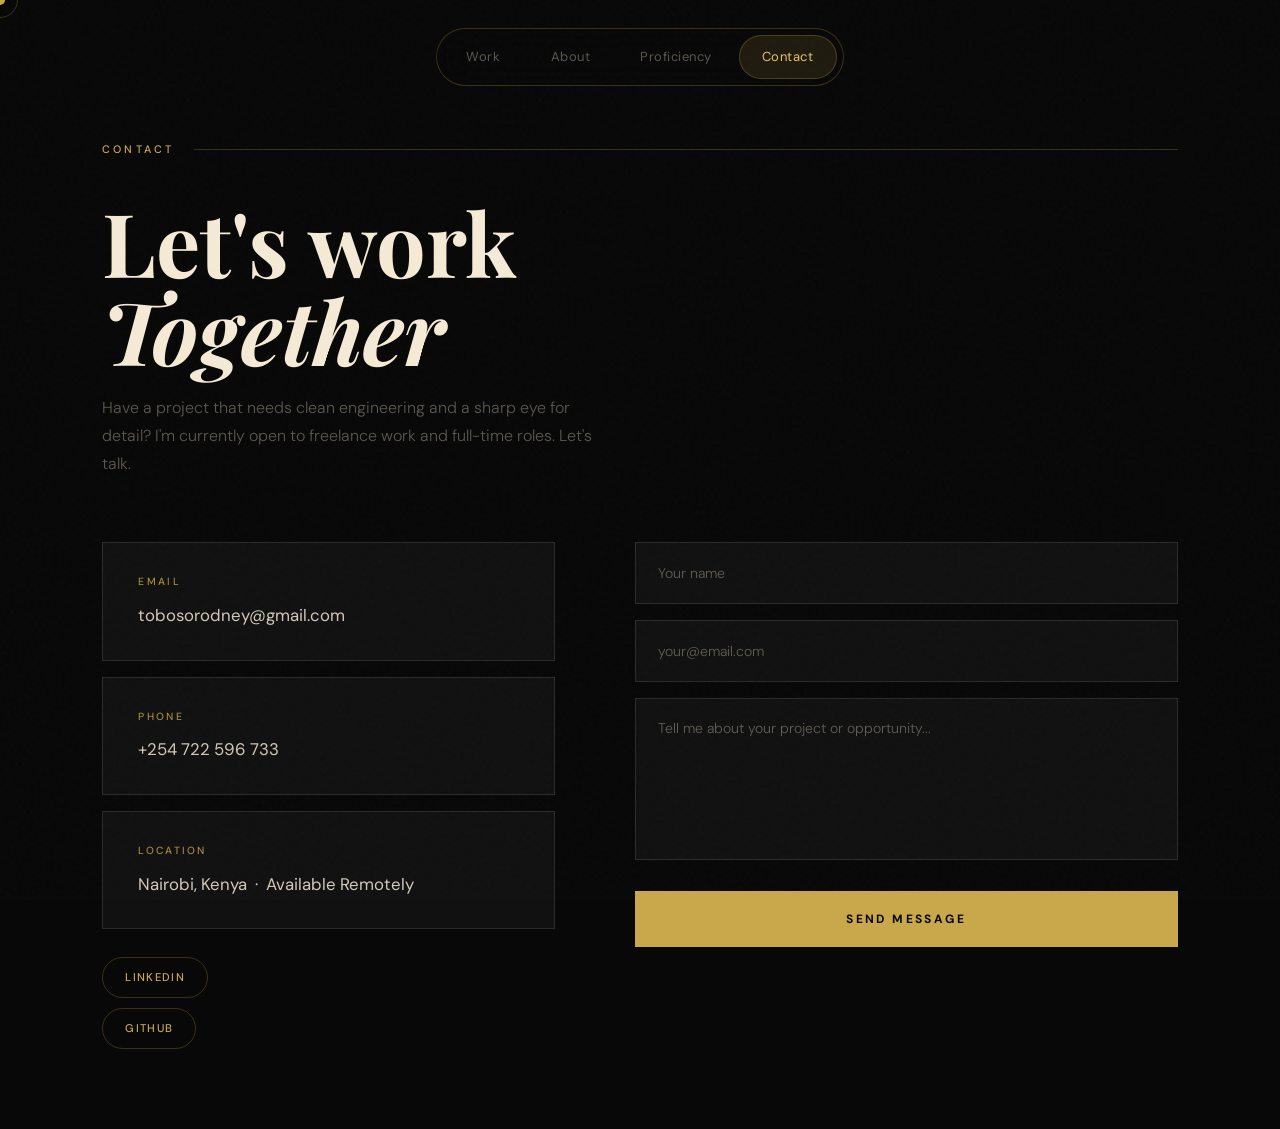
==== contact.html @ b8b262aa "Initial portfolio commit" ====
<!DOCTYPE html>
<html lang="en">
<head>
    <meta charset="UTF-8">
    <meta name="viewport" content="width=device-width, initial-scale=1.0">
    <title>Contact | Rodney Toboso</title>
    <meta name="description" content="Get in touch with Rodney Toboso — Full Stack Developer based in Nairobi, Kenya. Open to new projects and opportunities.">
    <link href="https://fonts.googleapis.com/css2?family=DM+Sans:wght@300;400;500&family=Playfair+Display:ital,wght@0,700;0,900;1,700&display=swap" rel="stylesheet">
    <link rel="stylesheet" href="css/styles.css">
    <style>
        :root {
            --dark: #080808;
            --dark-2: #111111;
            --dark-3: #1a1a1a;
            --gold: #c9a84c;
            --gold-bright: #e8c46a;
            --gold-dim: rgba(201,168,76,0.12);
            --gold-border: rgba(201,168,76,0.25);
            --cream: #f5ead6;
            --muted: rgba(245,234,214,0.35);
            --faint: rgba(245,234,214,0.12);
        }

        * { margin:0; padding:0; box-sizing:border-box; }
        html { scroll-behavior: smooth; }

        body {
            background: var(--dark);
            color: var(--cream);
            font-family: 'DM Sans', sans-serif;
            font-weight: 300;
            line-height: 1.7;
            overflow-x: hidden;
            cursor: none;
        }

        /* GRAIN OVERLAY */
        body::before {
            content:''; position:fixed; inset:0;
            background-image: url("data:image/svg+xml,%3Csvg viewBox='0 0 256 256' xmlns='http://www.w3.org/2000/svg'%3E%3Cfilter id='noise'%3E%3CfeTurbulence type='fractalNoise' baseFrequency='0.9' numOctaves='4' stitchTiles='stitch'/%3E%3C/filter%3E%3Crect width='100%25' height='100%25' filter='url(%23noise)' opacity='0.04'/%3E%3C/svg%3E");
            pointer-events:none; z-index:9999; opacity:0.45;
        }

        /* CUSTOM CURSOR */
        .cursor {
            position:fixed; width:10px; height:10px;
            background:var(--gold); border-radius:50%;
            pointer-events:none; z-index:99999;
            transform:translate(-50%,-50%);
            transition: transform 0.1s ease-out;
        }
        .cursor-ring {
            position:fixed; width:36px; height:36px;
            border:1px solid var(--gold-border);
            border-radius:50%; pointer-events:none; z-index:99998;
            transform:translate(-50%,-50%);
            transition: transform 0.15s ease-out, width 0.3s, height 0.3s;
        }

        /* NAV — exact copy from styles.css */
        .fixed-nav {
            position: fixed; top: 28px; width: 100%;
            display: flex; justify-content: center; z-index: 1000;
        }
        .nav-container {
            background: rgba(8,8,8,0.75);
            backdrop-filter: blur(20px);
            -webkit-backdrop-filter: blur(20px);
            padding: 6px; border-radius: 100px;
            display: flex; gap: 4px;
            border: 1px solid var(--gold-border);
        }
        .nav-link {
            text-decoration: none;
            color: var(--muted);
            padding: 10px 22px;
            border-radius: 100px;
            font-size: 13px; font-weight: 400;
            letter-spacing: 0.04em;
            transition: all 0.3s ease;
            font-family: 'DM Sans', sans-serif;
            border: 1px solid transparent;
        }
        .nav-link.active, .nav-link:hover {
            background: var(--gold-dim);
            color: var(--gold-bright);
            border-color: var(--gold-border);
        }

        /* CONTACT SECTION */
        section { padding: 140px 8% 80px; min-height: 100vh; }

        .section-label {
            font-size: 0.68rem;
            letter-spacing: 0.28em;
            text-transform: uppercase;
            color: var(--gold);
            margin-bottom: 40px;
            display: flex;
            align-items: center;
            gap: 20px;
            font-weight: 500;
        }
        .section-label::after {
            content:''; flex:1; height:1px; background:var(--gold-border);
        }

        .contact-header { margin-bottom: 64px; }
        .contact-header h1 {
            font-family: 'Playfair Display', serif;
            font-size: clamp(3rem, 8vw, 5.5rem);
            line-height: 1;
            margin-bottom: 20px;
        }
        /* Refined subheading: specific, not generic */
        .contact-header p {
            color: var(--muted);
            font-size: 1rem;
            max-width: 46ch;
            line-height: 1.75;
        }

        .contact-grid {
            display: grid;
            grid-template-columns: 1fr 1.2fr;
            gap: 80px;
            align-items: start;
        }

        /* LEFT — INFO */
        .info-card {
            background: var(--dark-2);
            border: 1px solid var(--faint);
            padding: 30px 35px;
            margin-bottom: 16px;
            transition: border-color 0.4s ease;
            position: relative;
        }
        .info-card:hover { border-color: var(--gold-border); }

        /* Card label: tighter, more refined */
        .info-card span {
            display: block;
            font-size: 0.65rem;
            text-transform: uppercase;
            color: var(--gold);
            letter-spacing: 0.22em;
            margin-bottom: 10px;
            font-weight: 500;
            opacity: 0.8;
        }
        .info-card a, .info-card p {
            color: var(--cream);
            text-decoration: none;
            font-size: 1.05rem;
            font-weight: 400;
            opacity: 0.85;
            transition: opacity 0.2s ease;
        }
        .info-card a:hover { opacity: 1; }

        .social-row {
            display: flex;
            gap: 10px;
            margin-top: 28px;
        }
        .social-pill {
            padding: 10px 22px;
            border: 1px solid var(--gold-border);
            color: var(--gold);
            font-size: 0.7rem;
            font-weight: 500;
            text-transform: uppercase;
            letter-spacing: 0.12em;
            text-decoration: none;
            transition: all 0.3s ease;
        }
        .social-pill:hover {
            background: var(--gold-dim);
            color: var(--gold-bright);
            border-color: var(--gold);
        }

        /* RIGHT — FORM */
        form { display: flex; flex-direction: column; gap: 16px; }

        .input-group { position: relative; }

        input, textarea {
            width: 100%;
            background: var(--dark-2);
            border: 1px solid var(--faint);
            padding: 20px 22px;
            color: var(--cream);
            font-family: 'DM Sans', sans-serif;
            font-size: 0.95rem;
            font-weight: 300;
            outline: none;
            transition: border-color 0.3s ease;
            resize: none;
        }
        input::placeholder, textarea::placeholder {
            color: var(--muted);
            font-size: 0.88rem;
        }
        input:focus, textarea:focus { border-color: var(--gold-border); }

        button {
            background: var(--gold);
            color: var(--dark);
            border: none;
            padding: 20px;
            font-family: 'DM Sans', sans-serif;
            font-weight: 700;
            text-transform: uppercase;
            letter-spacing: 0.2em;
            font-size: 0.75rem;
            cursor: pointer;
            transition: all 0.4s cubic-bezier(0.23, 1, 0.32, 1);
            margin-top: 6px;
        }
        button:hover { background: var(--gold-bright); transform: translateY(-2px); }

        @media (max-width: 1000px) {
            .contact-grid { grid-template-columns: 1fr; gap: 40px; }
            section { padding-top: 110px; }
        }
    </style>
</head>
<body>

    <div class="cursor"></div>
    <div class="cursor-ring"></div>

    <nav class="fixed-nav">
        <div class="nav-container">
            <a href="work.html" class="nav-link">Work</a>
            <a href="about.html" class="nav-link">About</a>
            <a href="pro.html" class="nav-link">Proficiency</a>
            <a href="contact.html" class="nav-link active">Contact</a>
        </div>
    </nav>

    <section>
        <div class="section-label">Contact</div>

        <div class="contact-header">
            <h1>Let's work <br><i>Together</i></h1>
            <!-- Stronger, specific copy — not generic boilerplate -->
            <p>Have a project that needs clean engineering and a sharp eye for detail? I'm currently open to freelance work and full-time roles. Let's talk.</p>
        </div>

        <div class="contact-grid">
            <div class="contact-info">
                <div class="info-card">
                    <span>Email</span>
                    <a href="mailto:tobosorodney@gmail.com">tobosorodney@gmail.com</a>
                </div>

                <div class="info-card">
                    <span>Phone</span>
                    <p>+254 722 596 733</p>
                </div>

                <div class="info-card">
                    <span>Location</span>
                    <p>Nairobi, Kenya &nbsp;·&nbsp; Available Remotely</p>
                </div>

                <div class="social-row">
                    <a href="https://www.linkedin.com/in/rodney-toboso-61a438254" target="_blank" class="social-pill">LinkedIn</a>
                    <a href="https://github.com/RAMBIM003" target="_blank" class="social-pill">GitHub</a>
                </div>
            </div>

            <div class="contact-form">
                <form id="contact-form">
                    <div class="input-group">
                        <input type="text" placeholder="Your name" required>
                    </div>
                    <div class="input-group">
                        <input type="email" placeholder="your@email.com" required>
                    </div>
                    <div class="input-group">
                        <textarea placeholder="Tell me about your project or opportunity..." rows="6" required></textarea>
                    </div>
                    <button type="submit">Send Message</button>
                </form>
            </div>
        </div>
    </section>

    <script>
        const cursor = document.querySelector('.cursor');
        const ring = document.querySelector('.cursor-ring');

        document.addEventListener('mousemove', (e) => {
            cursor.style.left = e.clientX + 'px';
            cursor.style.top  = e.clientY + 'px';
            ring.style.left   = e.clientX + 'px';
            ring.style.top    = e.clientY + 'px';
        });

        const targets = document.querySelectorAll('a, button, input, textarea, .social-pill');
        targets.forEach(target => {
            target.addEventListener('mouseenter', () => {
                ring.style.width  = '60px';
                ring.style.height = '60px';
                ring.style.background = 'rgba(201,168,76,0.1)';
            });
            target.addEventListener('mouseleave', () => {
                ring.style.width  = '36px';
                ring.style.height = '36px';
                ring.style.background = 'transparent';
            });
        });

        document.getElementById('contact-form').addEventListener('submit', function(e) {
            e.preventDefault();
            const btn = this.querySelector('button');
            btn.textContent = 'Message Sent ✓';
            btn.style.background = 'var(--gold-dim)';
            btn.style.color = 'var(--gold-bright)';
            btn.style.border = '1px solid var(--gold-border)';
            this.reset();
        });
    </script>
</body>
</html>
---- css/styles.css ----
:root {
  --dark: #080808;
  --dark-2: #111111;
  --dark-3: #1a1a1a;
  --gold: #c9a84c;
  --gold-bright: #e8c46a;
  --gold-dim: rgba(201,168,76,0.12);
  --gold-border: rgba(201,168,76,0.25);
  --cream: #f5ead6;
  --muted: rgba(245,234,214,0.35);
  --faint: rgba(245,234,214,0.12);
}
*{margin:0;padding:0;box-sizing:border-box;}
html{scroll-behavior:smooth;}
body{
  background:var(--dark);
  color:var(--cream);
  font-family:'DM Sans',sans-serif;
  font-weight:300;
  line-height:1.7;
  overflow-x:hidden;
  cursor:none;
}

/* GRAIN OVERLAY */
body::before{
  content:'';
  position:fixed;
  inset:0;
  background-image:url("data:image/svg+xml,%3Csvg viewBox='0 0 256 256' xmlns='http://www.w3.org/2000/svg'%3E%3Cfilter id='noise'%3E%3CfeTurbulence type='fractalNoise' baseFrequency='0.9' numOctaves='4' stitchTiles='stitch'/%3E%3C/filter%3E%3Crect width='100%25' height='100%25' filter='url(%23noise)' opacity='0.04'/%3E%3C/svg%3E");
  pointer-events:none;
  z-index:9999;
  opacity:0.45;
}

/* CUSTOM CURSOR */
.cursor{
  position:fixed;width:10px;height:10px;
  background:var(--gold);border-radius:50%;
  pointer-events:none;z-index:99999;
  transform:translate(-50%,-50%);
  transition:transform 0.15s ease, width 0.3s ease, height 0.3s ease, background 0.3s ease;
}
.cursor-ring{
  position:fixed;width:36px;height:36px;
  border:1px solid var(--gold-border);
  border-radius:50%;pointer-events:none;z-index:99998;
  transform:translate(-50%,-50%);
  transition:width 0.3s, height 0.3s;
}

/* NAV */
.fixed-nav{
  position:fixed;top:28px;width:100%;
  display:flex;justify-content:center;z-index:1000;
}
.nav-container{
  background:rgba(8,8,8,0.75);
  backdrop-filter:blur(20px);
  -webkit-backdrop-filter:blur(20px);
  padding:6px;border-radius:100px;
  display:flex;gap:4px;
  border:1px solid var(--gold-border);
}
.nav-link{
  text-decoration:none;
  color:var(--muted);
  padding:10px 22px;
  border-radius:100px;
  font-size:13px;font-weight:400;
  letter-spacing:0.04em;
  transition:all 0.3s ease;
  font-family:'DM Sans',sans-serif;
  border:1px solid transparent;
}
.nav-link.active,.nav-link:hover{
  background:var(--gold-dim);
  color:var(--gold-bright);
  border-color:var(--gold-border);
}

/* SECTION BASE */
section{min-height:100vh;width:100%;position:relative;}

/* ── HERO ── */
.hero{
  display:grid;
  grid-template-columns:1fr 1fr;
  align-items:center;
  padding:140px 100px 80px;
  gap:60px;
  overflow:hidden;
}

.hero-left{position:relative;}
.photo-frame{
  position:relative;
  width:360px;height:440px;
}
.photo-border{
  position:absolute;
  top:-14px;left:-14px;
  width:100%;height:100%;
  border:1px solid var(--gold-border);
  border-radius:4px;
}
.photo-corner{
  position:absolute;
  width:24px;height:24px;
  border-color:var(--gold);
  border-style:solid;
}
.photo-corner.tl{top:-2px;left:-2px;border-width:2px 0 0 2px;}
.photo-corner.tr{top:-2px;right:-2px;border-width:2px 2px 0 0;}
.photo-corner.bl{bottom:-2px;left:-2px;border-width:0 0 2px 2px;}
.photo-corner.br{bottom:-2px;right:-2px;border-width:0 2px 2px 0;}
.photo-frame img{
  width:360px;height:440px;
  object-fit:cover;
  border-radius:2px;
  display:block;
  filter:grayscale(20%) contrast(1.05);
}
.photo-placeholder{
  width:360px;height:440px;
  background:var(--dark-3);
  border-radius:2px;
  display:flex;align-items:center;justify-content:center;
  color:var(--muted);font-size:13px;letter-spacing:0.1em;
}
.location-tag{
  position:absolute;
  bottom:-20px;right:-20px;
  background:var(--dark-2);
  border:1px solid var(--gold-border);
  padding:10px 18px;
  font-size:12px;
  letter-spacing:0.08em;
  color:var(--gold);
  font-weight:500;
  text-transform:uppercase;
}

/* HERO RIGHT */
.hero-eyebrow{
  font-size:11px;letter-spacing:0.2em;
  text-transform:uppercase;
  color:var(--gold);
  margin-bottom:20px;
  display:flex;align-items:center;gap:12px;
}
.hero-eyebrow::before{
  content:'';display:block;
  width:32px;height:1px;background:var(--gold);
}
.hero-title{
  font-family:'Playfair Display',serif;
  font-size:5.5rem;
  font-weight:900;
  line-height:1.0;
  letter-spacing:-2px;
  margin-bottom:28px;
  color:var(--cream);
}
.hero-title .name{
  display:block;
  color:var(--gold-bright);
  font-style:italic;
}
.hero-desc{
  font-size:1.05rem;
  color:var(--muted);
  max-width:400px;
  line-height:1.8;
  margin-bottom:40px;
}
.hero-status{
  display:inline-flex;align-items:center;gap:10px;
  padding:10px 20px;
  border:1px solid var(--gold-border);
  font-size:13px;color:var(--muted);
  letter-spacing:0.04em;
}
.status-dot{
  width:7px;height:7px;border-radius:50%;
  background:var(--gold);
  animation:pulse 2s ease-in-out infinite;
}
@keyframes pulse{
  0%,100%{opacity:1;transform:scale(1);}
  50%{opacity:0.4;transform:scale(0.8);}
}

/* Scroll hint */
.scroll-hint{
  position:absolute;bottom:40px;left:50%;transform:translateX(-50%);
  display:flex;flex-direction:column;align-items:center;gap:8px;
  color:var(--muted);font-size:11px;letter-spacing:0.15em;text-transform:uppercase;
}
.scroll-line{
  width:1px;height:50px;
  background:linear-gradient(to bottom,var(--gold),transparent);
  animation:scrollDrop 2s ease-in-out infinite;
}
@keyframes scrollDrop{
  0%{transform:scaleY(0);transform-origin:top;}
  50%{transform:scaleY(1);transform-origin:top;}
  51%{transform:scaleY(1);transform-origin:bottom;}
  100%{transform:scaleY(0);transform-origin:bottom;}
}

/* ── SKILLS ── */
.skills-section{
  padding:120px 100px;
  display:flex;flex-direction:column;
  justify-content:center;
}
.section-label{
  font-size:11px;letter-spacing:0.25em;text-transform:uppercase;
  color:var(--gold);margin-bottom:60px;
  display:flex;align-items:center;gap:14px;
}
.section-label::after{content:'';flex:1;height:1px;background:var(--gold-border);}

.skills-stack{display:flex;flex-direction:column;gap:2px;}
.skill-item{
  display:flex;align-items:center;
  padding:28px 40px;
  border:1px solid transparent;
  border-bottom-color:var(--faint);
  transition:all 0.4s cubic-bezier(0.23,1,0.32,1);
  position:relative;overflow:hidden;
  cursor:default;
}
.skill-item::before{
  content:'';position:absolute;left:0;top:0;bottom:0;width:0;
  background:var(--gold-dim);
  transition:width 0.5s cubic-bezier(0.23,1,0.32,1);
}
.skill-item:hover::before{width:100%;}
.skill-item:hover{border-color:var(--gold-border);}

.skill-num{
  font-family:'Playfair Display',serif;
  font-size:12px;color:var(--gold);
  width:50px;flex-shrink:0;letter-spacing:0.05em;
}
.skill-name{
  font-family:'Playfair Display',serif;
  font-size:2.2rem;font-weight:700;
  letter-spacing:-0.5px;
  flex:1;
  transition:color 0.3s;
  position:relative;z-index:1;
}
.skill-item:hover .skill-name{color:var(--gold-bright);}
.skill-tag{
  font-size:11px;letter-spacing:0.12em;text-transform:uppercase;
  color:var(--muted);border:1px solid var(--faint);
  padding:5px 14px;position:relative;z-index:1;
  transition:all 0.3s;
}
.skill-item:hover .skill-tag{color:var(--gold);border-color:var(--gold-border);}
.skill-arrow{
  margin-left:24px;color:var(--gold-border);font-size:18px;
  transition:all 0.3s;position:relative;z-index:1;
}
.skill-item:hover .skill-arrow{color:var(--gold);transform:translate(4px,-4px);}

/* ── CONTACT ── */
.contact-section{
  padding:80px 100px 100px;
  display:flex;flex-direction:column;
  justify-content:flex-end;
  position:relative;overflow:hidden;
}
.collab-bg{
  position:absolute;
  top:50%;left:50%;
  transform:translate(-50%,-60%);
  font-family:'Playfair Display',serif;
  font-size:clamp(80px,12vw,160px);
  font-weight:900;font-style:italic;
  color:var(--gold);opacity:0.04;
  white-space:nowrap;
  pointer-events:none;
  letter-spacing:-4px;
  user-select:none;
}
.divider{width:100%;height:1px;background:var(--gold-border);margin-bottom:60px;}
.footer-grid{
  display:grid;
  grid-template-columns:1fr auto auto;
  gap:80px;
  align-items:end;
}
.brand-name{
  font-family:'Playfair Display',serif;
  font-size:1.8rem;font-weight:700;
  letter-spacing:-0.5px;
  margin-bottom:8px;
}
.brand-sub{font-size:13px;color:var(--muted);letter-spacing:0.04em;}
.copy{font-size:12px;color:var(--muted);margin-top:24px;letter-spacing:0.04em;}
.footer-col h3{
  font-size:10px;letter-spacing:0.22em;text-transform:uppercase;
  color:var(--gold);margin-bottom:20px;
}
.footer-col ul{list-style:none;}
.footer-col ul li{margin-bottom:12px;}
.footer-col ul li a{
  color:var(--muted);text-decoration:none;
  font-size:15px;font-weight:300;
  transition:all 0.25s;display:inline-block;
}
.footer-col ul li a:hover{color:var(--cream);transform:translateX(4px);}
.social-row{display:flex;gap:16px;margin-top:20px;}
.social-pill{
  padding:6px 14px;
  border:1px solid var(--gold-border);
  font-size:11px;letter-spacing:0.12em;
  color:var(--gold);font-weight:500;
  transition:all 0.3s;cursor:pointer;
}
.social-pill:hover{background:var(--gold-dim);}

/* REVEAL ANIMATIONS */
.reveal{
  opacity:0;transform:translateY(30px);
  transition:opacity 0.8s ease,transform 0.8s cubic-bezier(0.23,1,0.32,1);
}
.reveal.visible{opacity:1;transform:none;}
.reveal-left{
  opacity:0;transform:translateX(-30px);
  transition:opacity 0.9s ease,transform 0.9s cubic-bezier(0.23,1,0.32,1);
}
.reveal-left.visible{opacity:1;transform:none;}


@media(max-width:900px){
  .hero{grid-template-columns:1fr;padding:120px 40px 80px;text-align:center;}
  .photo-frame,.photo-frame img,.photo-placeholder{width:260px;height:320px;}
  .hero-left{display:flex;justify-content:center;}
  .hero-eyebrow{justify-content:center;}
  .hero-title{font-size:3.5rem;}
  .skills-section,.contact-section{padding:80px 40px;}
  .skill-name{font-size:1.5rem;}
  .footer-grid{grid-template-columns:1fr;gap:40px;}
}
/* ─────────────────────────────────────────
   FOOTER / CONTACT SECTION — ADDITIONS
   Paste these into styles.css
───────────────────────────────────────── */

/* ── Collab statement (replaces .collab-bg) ── */
.collab-statement {
  padding: 80px 0 72px;
  display: flex;
  flex-direction: column;
  align-items: flex-start;
  gap: 28px;
  position: relative;
}

.collab-eyebrow {
  font-size: 0.68rem;
  font-weight: 500;
  letter-spacing: 0.28em;
  text-transform: uppercase;
  color: var(--gold);
  opacity: 0.8;
  display: flex;
  align-items: center;
  gap: 12px;
  font-family: 'DM Sans', sans-serif;
}
.collab-eyebrow::before {
  content: '';
  display: block;
  width: 28px;
  height: 1px;
  background: var(--gold);
}

.collab-heading {
  font-family: 'Playfair Display', serif;
  font-size: clamp(2.4rem, 5vw, 4rem);
  font-weight: 900;
  line-height: 1.1;
  letter-spacing: -1px;
  color: var(--cream);
}
.collab-heading em {
  color: var(--gold-bright);
  font-style: italic;
}

.collab-cta {
  display: inline-flex;
  align-items: center;
  gap: 10px;
  font-family: 'DM Sans', sans-serif;
  font-size: 0.78rem;
  font-weight: 500;
  letter-spacing: 0.16em;
  text-transform: uppercase;
  text-decoration: none;
  color: var(--gold);
  border: 1px solid var(--gold-border);
  padding: 13px 26px;
  border-radius: 100px;
  transition: all 0.3s ease;
}
.collab-cta:hover {
  background: var(--gold-dim);
  color: var(--gold-bright);
  border-color: var(--gold);
}

/* ── Vertical social pills with icons ── */
.social-row {
  display: flex;
  flex-direction: column;
  gap: 10px;
  margin-top: 24px;
}

.social-pill {
  display: inline-flex;
  align-items: center;
  gap: 10px;
  font-size: 0.78rem;
  font-family: 'DM Sans', sans-serif;
  font-weight: 400;
  letter-spacing: 0.04em;
  padding: 9px 16px;
  border: 1px solid rgba(255, 255, 255, 0.1);
  border-radius: 100px;
  cursor: pointer;
  transition: border-color 0.25s ease, color 0.25s ease, background 0.25s ease;
  color: var(--muted);
  text-decoration: none;
  width: fit-content;
}
.social-pill:hover {
  color: var(--gold-bright);
  border-color: var(--gold-border);
  background: var(--gold-dim);
}

.social-pill svg {
  flex-shrink: 0;
  color: var(--gold);
  transition: color 0.25s ease;
}
.social-pill:hover svg {
  color: var(--gold-bright);
}
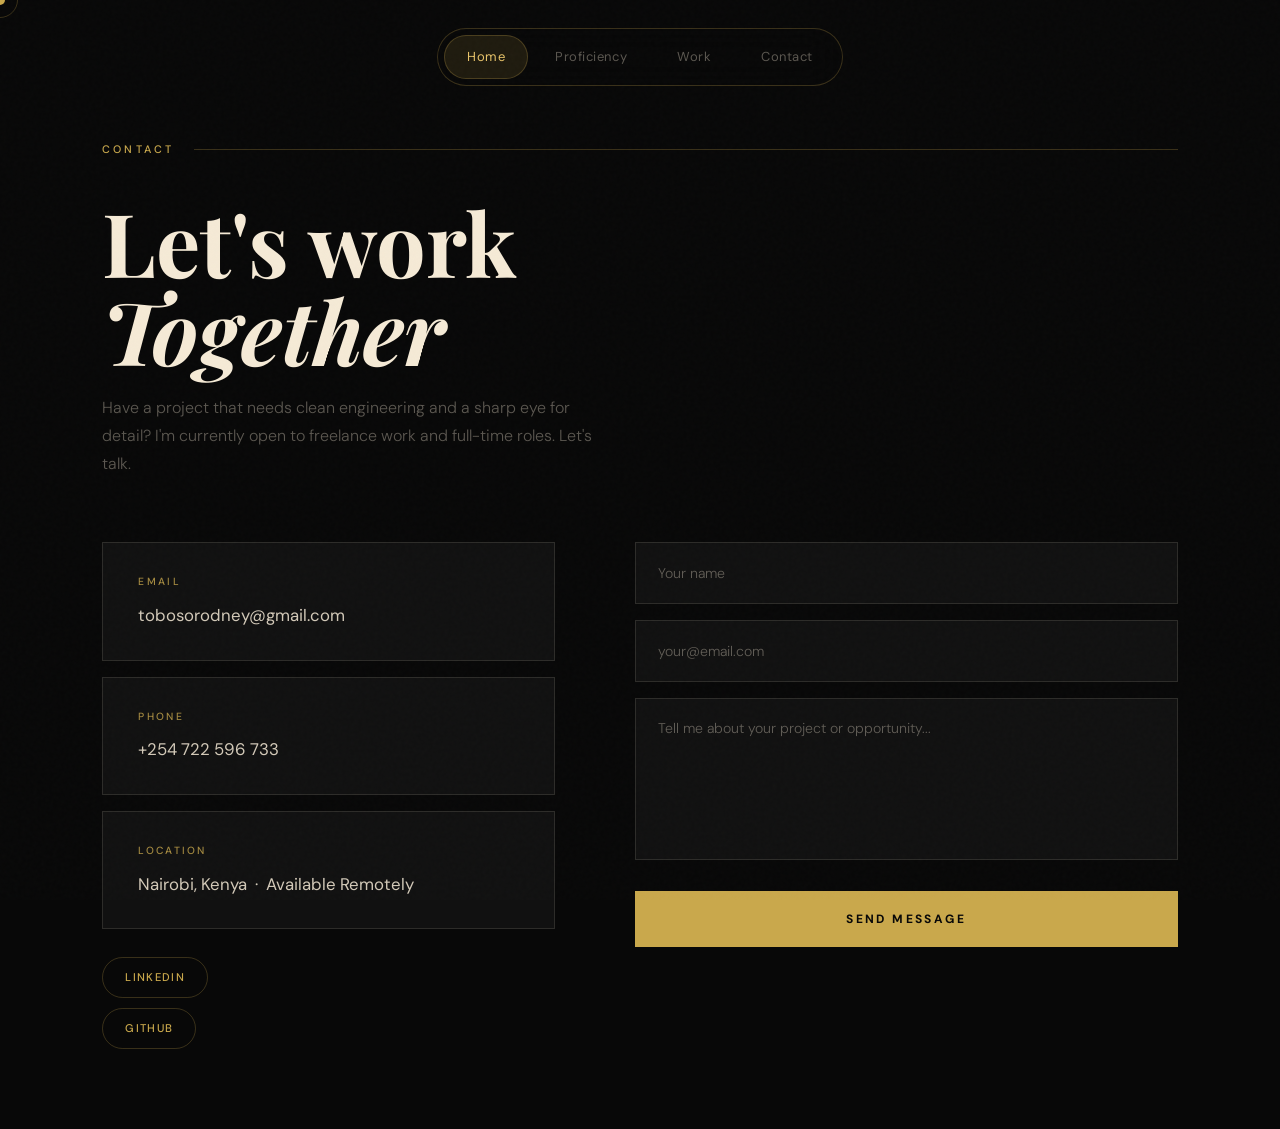
==== commit 60a4ec93: "fix navigation across all pages" ====
--- a/contact.html
+++ b/contact.html
@@ -234,10 +234,10 @@
 
     <nav class="fixed-nav">
         <div class="nav-container">
-            <a href="work.html" class="nav-link">Work</a>
-            <a href="about.html" class="nav-link">About</a>
-            <a href="pro.html" class="nav-link">Proficiency</a>
-            <a href="contact.html" class="nav-link active">Contact</a>
+    <a href="index.html" class="nav-link active">Home</a>
+    <a href="pro.html" class="nav-link">Proficiency</a>
+    <a href="work.html" class="nav-link">Work</a>
+    <a href="contact.html" class="nav-link">Contact</a>
         </div>
     </nav>
 
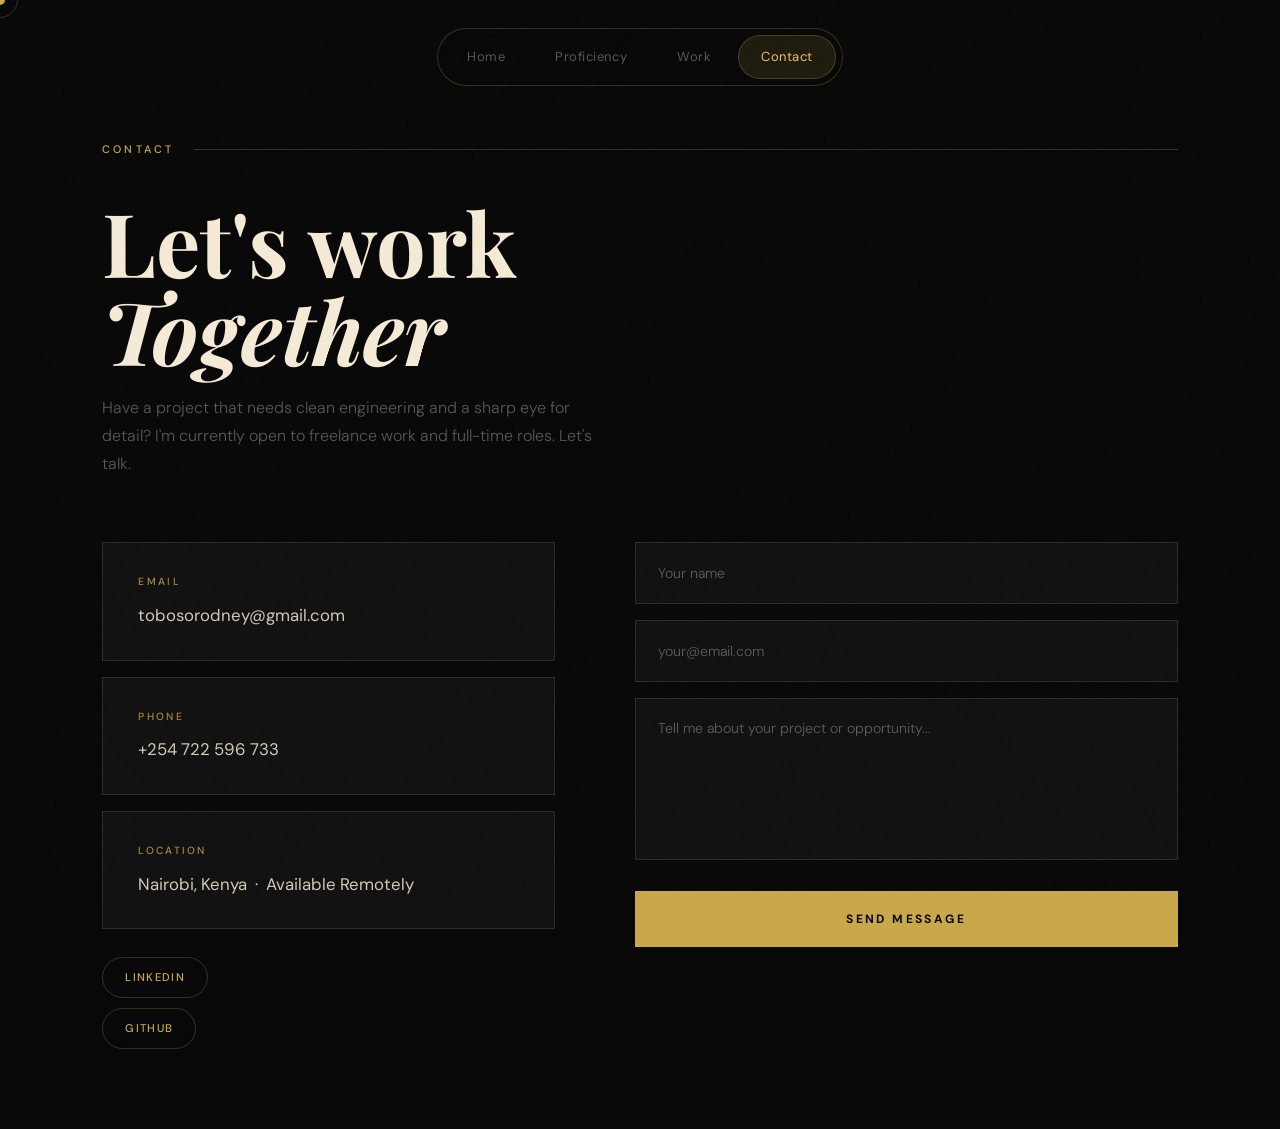
==== commit f0ce4c84: "fix active nav state per page" ====
--- a/contact.html
+++ b/contact.html
@@ -234,10 +234,10 @@
 
     <nav class="fixed-nav">
         <div class="nav-container">
-    <a href="index.html" class="nav-link active">Home</a>
-    <a href="pro.html" class="nav-link">Proficiency</a>
+    <a href="index.html" class="nav-link">Home</a>
+   <a href="pro.html" class="nav-link">Proficiency</a>
     <a href="work.html" class="nav-link">Work</a>
-    <a href="contact.html" class="nav-link">Contact</a>
+     <a href="contact.html" class="nav-link active">Contact</a>
         </div>
     </nav>
 
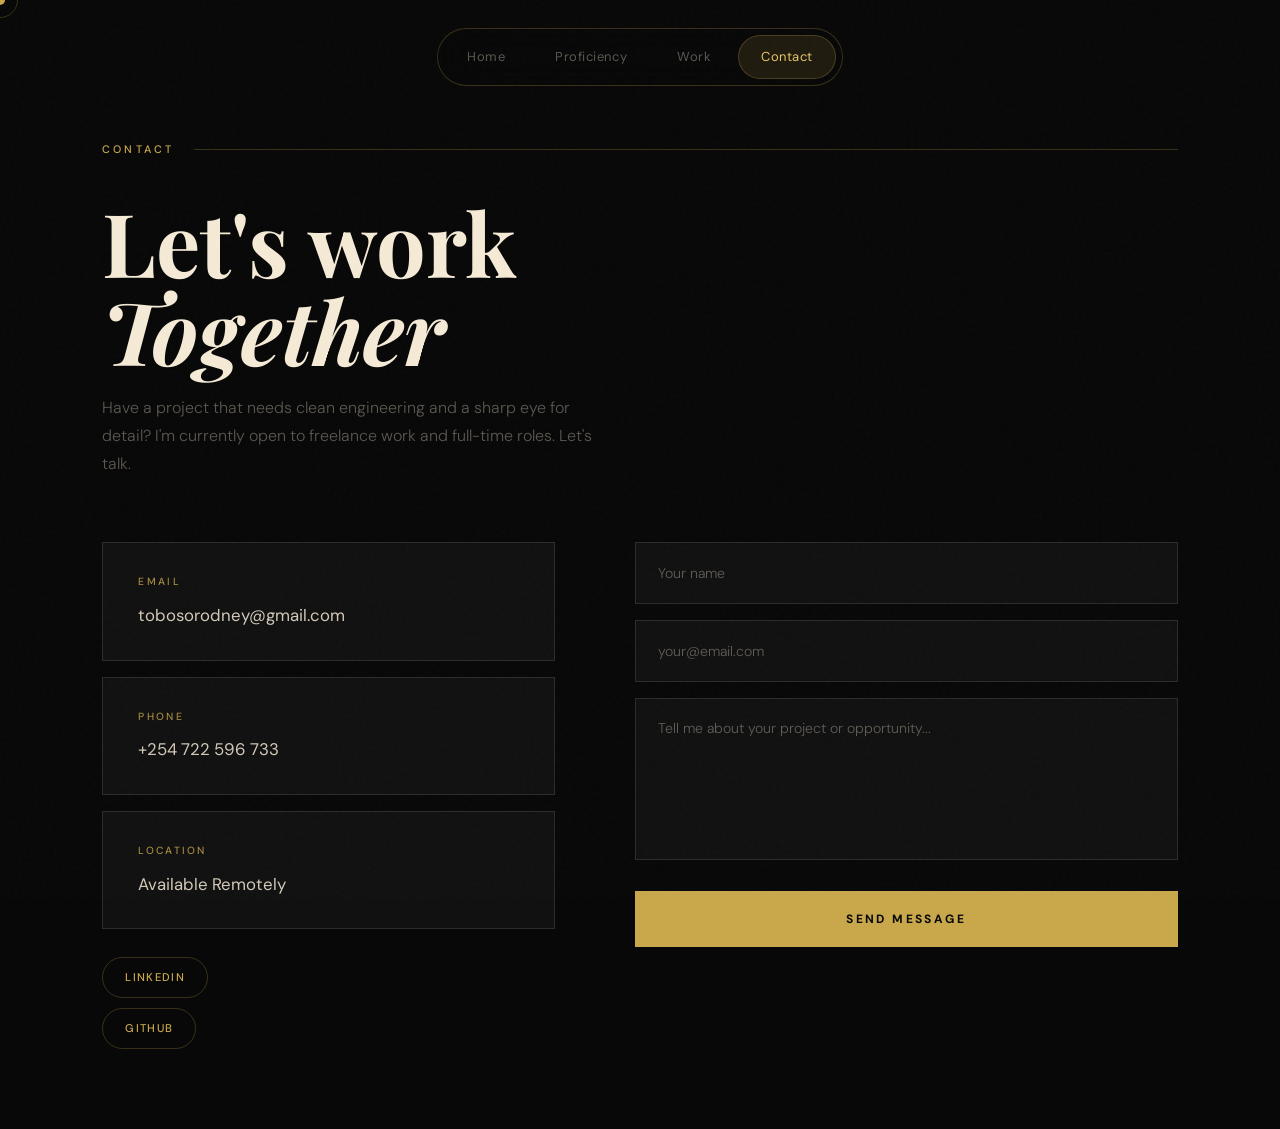
==== commit 5871f848: "Remove location from contact information" ====
--- a/contact.html
+++ b/contact.html
@@ -264,7 +264,7 @@
 
                 <div class="info-card">
                     <span>Location</span>
-                    <p>Nairobi, Kenya &nbsp;·&nbsp; Available Remotely</p>
+                    <p> Available Remotely</p>
                 </div>
 
                 <div class="social-row">
@@ -326,4 +326,4 @@
         });
     </script>
 </body>
-</html>+</html>
